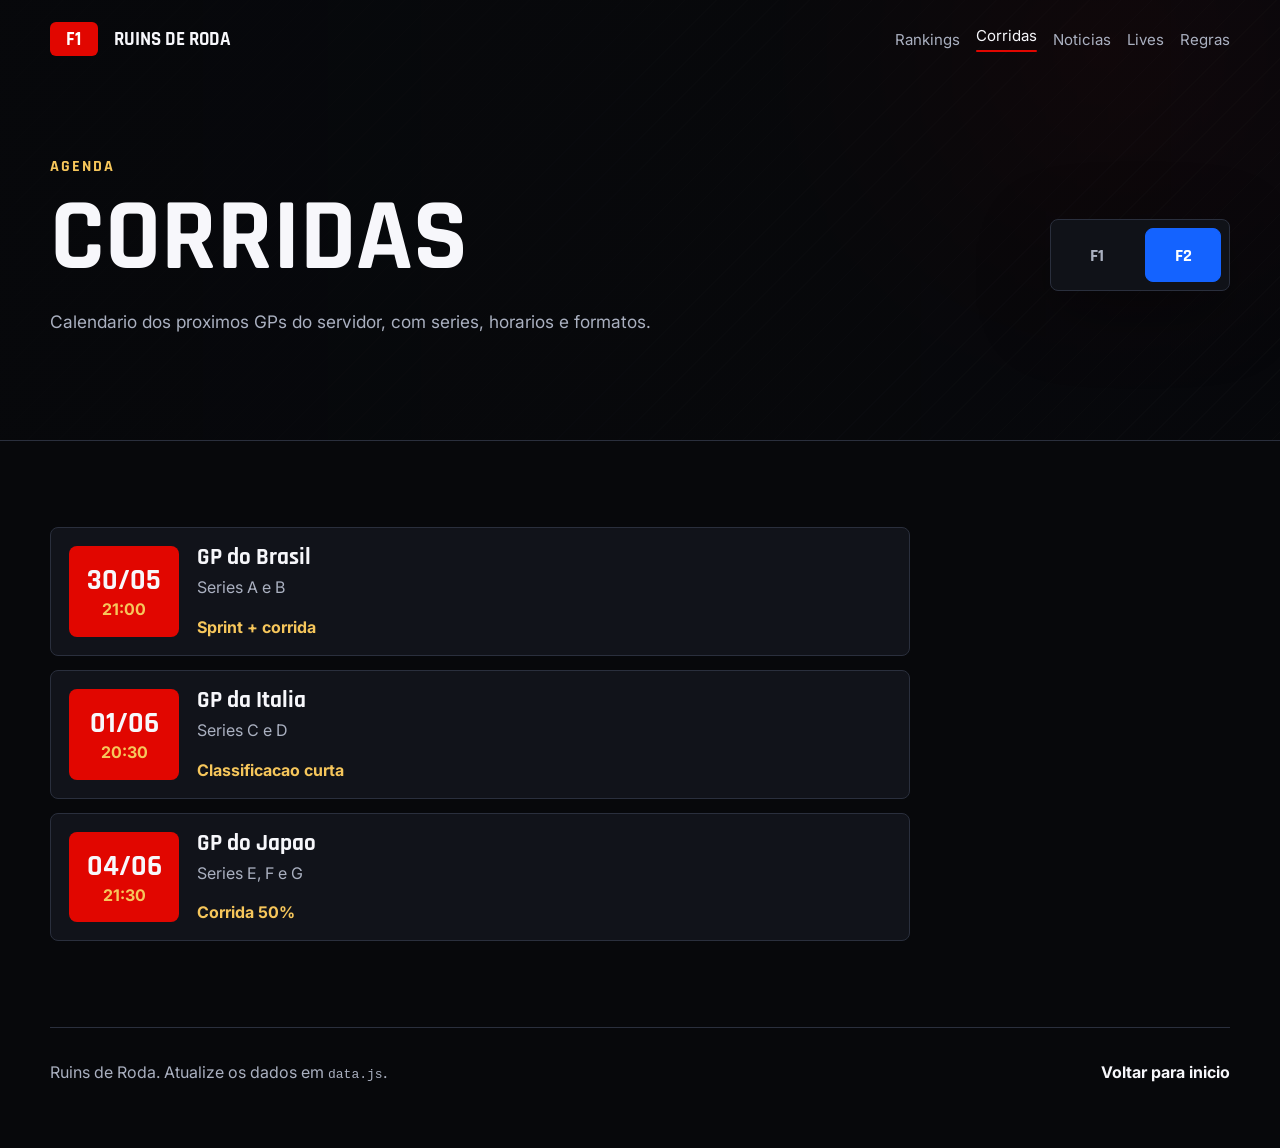
==== corridas.html @ 1c287f1d "Schedule Google Sheets snapshot updates" ====
﻿<!doctype html>
<html lang="pt-BR">
  <head>
    <meta charset="utf-8" />
    <meta name="viewport" content="width=device-width, initial-scale=1" />
    <title>Corridas | Ruins de Roda</title>
    <meta name="description" content="Proximas corridas do servidor de F1." />
    <link rel="preconnect" href="https://fonts.googleapis.com" />
    <link rel="preconnect" href="https://fonts.gstatic.com" crossorigin />
    <link href="https://fonts.googleapis.com/css2?family=Rajdhani:wght@500;600;700&family=Inter:wght@400;500;700&display=swap" rel="stylesheet" />
    <link rel="stylesheet" href="styles.css?v=10" />
  </head>
  <body data-page="corridas">
    <header class="page-hero">
      <nav class="topbar" aria-label="Navegacao principal">
        <a class="brand" href="index.html" aria-label="Ruins de Roda inicio"><span class="brand-mark">F1</span><span>Ruins de Roda</span></a>
        <div class="nav-links">
          <a href="rankings.html" data-nav="rankings">Rankings</a>
          <a href="corridas.html" data-nav="corridas">Corridas</a>
          <a href="noticias.html" data-nav="noticias">Noticias</a>
          <a href="lives.html" data-nav="lives">Lives</a>
          <a href="regras.html" data-nav="regras">Regras</a>
        </div>
      </nav>
      <div class="page-title with-switch">
        <div>
          <p class="eyebrow">Agenda</p>
          <h1>Corridas</h1>
          <p>Calendario dos proximos GPs do servidor, com series, horarios e formatos.</p>
        </div>
        <div class="championship-switch" aria-label="Categoria">
          <button type="button" data-championship="f1">F1</button>
          <button class="active" type="button" data-championship="f2">F2</button>
        </div>
      </div>
    </header>

    <main>
      <section class="section">
        <div class="race-list wide-list" id="raceList"></div>
      </section>
    </main>

    <footer>
      <p>Ruins de Roda. Atualize os dados em <code>data.js</code>.</p>
      <a href="index.html">Voltar para inicio</a>
    </footer>

    <script src="data.js?v=12"></script>
    <script src="sheet-data.js?v=12"></script>
    <script src="app.js?v=12"></script>
  </body>
</html>
---- styles.css ----
:root {
  color-scheme: dark;
  --bg: #07080b;
  --panel: #11131a;
  --panel-soft: #171a23;
  --text: #f7f7fb;
  --muted: #aab0c0;
  --line: #2a2f3d;
  --red: #e10600;
  --red-dark: #990400;
  --blue: #1463ff;
  --blue-dark: #0b3fb7;
  --gold: #f6c65b;
  --radius: 8px;
  --shadow: 0 20px 70px rgba(0, 0, 0, 0.35);
}

* {
  box-sizing: border-box;
}

html {
  scroll-behavior: smooth;
}

body {
  margin: 0;
  background: var(--bg);
  color: var(--text);
  font-family: Inter, system-ui, sans-serif;
}

a {
  color: inherit;
  text-decoration: none;
}

.hero {
  min-height: 92vh;
  display: grid;
  grid-template-rows: auto 1fr auto;
  background:
    linear-gradient(90deg, rgba(7, 8, 11, 0.98), rgba(7, 8, 11, 0.72)),
    radial-gradient(circle at 80% 20%, rgba(225, 6, 0, 0.34), transparent 32%),
    repeating-linear-gradient(135deg, rgba(255, 255, 255, 0.08) 0 1px, transparent 1px 22px);
}

.page-hero {
  background:
    linear-gradient(90deg, rgba(7, 8, 11, 0.98), rgba(7, 8, 11, 0.82)),
    radial-gradient(circle at 86% 12%, rgba(225, 6, 0, 0.26), transparent 30%),
    repeating-linear-gradient(135deg, rgba(255, 255, 255, 0.07) 0 1px, transparent 1px 22px);
  border-bottom: 1px solid var(--line);
}

.topbar {
  width: min(1180px, calc(100% - 32px));
  margin: 0 auto;
  padding: 22px 0;
  display: flex;
  align-items: center;
  justify-content: space-between;
  gap: 24px;
}

.brand,
.nav-links {
  display: flex;
  align-items: center;
  gap: 16px;
}

.brand {
  font-family: Rajdhani, sans-serif;
  font-size: 1.2rem;
  font-weight: 700;
  text-transform: uppercase;
}

.brand-mark {
  width: 48px;
  height: 34px;
  display: grid;
  place-items: center;
  border-radius: 6px;
  background: var(--red);
  color: #fff;
  letter-spacing: 0.04em;
}

.nav-links {
  color: var(--muted);
  font-size: 0.94rem;
}

.nav-links a:hover {
  color: var(--text);
}

.nav-links a.active {
  color: var(--text);
}

.nav-links a.active::after {
  content: "";
  display: block;
  height: 2px;
  margin-top: 5px;
  border-radius: 999px;
  background: var(--red);
}

.hero-content {
  width: min(1180px, calc(100% - 32px));
  margin: auto;
  padding: 80px 0;
}

.page-title {
  width: min(1180px, calc(100% - 32px));
  margin: 0 auto;
  padding: 78px 0 86px;
}

.with-switch {
  display: flex;
  align-items: center;
  justify-content: space-between;
  gap: 28px;
}

.with-discord {
  display: grid;
  grid-template-columns: minmax(0, 1fr) minmax(280px, 380px);
  gap: 44px;
  align-items: center;
}

.discord-card {
  display: block;
  border: 1px solid var(--line);
  border-radius: var(--radius);
  background:
    linear-gradient(135deg, rgba(20, 99, 255, 0.28), rgba(17, 19, 26, 0.95)),
    var(--panel);
  padding: 28px;
  box-shadow: var(--shadow);
  transition:
    border-color 160ms ease,
    transform 160ms ease;
}

.discord-card:hover {
  border-color: var(--blue);
  transform: translateY(-2px);
}

.discord-card span {
  color: var(--gold);
  font-family: Rajdhani, sans-serif;
  font-weight: 700;
  letter-spacing: 0.12em;
  text-transform: uppercase;
}

.discord-card h2 {
  margin: 18px 0 10px;
  font-size: 2.4rem;
  text-transform: uppercase;
}

.discord-card p {
  margin-bottom: 22px;
  color: var(--muted);
  line-height: 1.6;
}

.discord-card strong {
  display: inline-flex;
  min-height: 44px;
  align-items: center;
  border-radius: var(--radius);
  background: var(--blue);
  color: #fff;
  padding: 0 18px;
}

.championship-switch {
  display: inline-flex;
  flex: 0 0 auto;
  gap: 10px;
  padding: 8px;
  border: 1px solid var(--line);
  border-radius: var(--radius);
  background: rgba(17, 19, 26, 0.9);
  box-shadow: var(--shadow);
}

.championship-switch button {
  min-width: 76px;
  min-height: 54px;
  border: 1px solid transparent;
  border-radius: var(--radius);
  background: transparent;
  color: var(--muted);
  cursor: pointer;
  font: 700 1.15rem Rajdhani, sans-serif;
  padding: 12px 24px;
}

.championship-switch button[data-championship="f1"].active {
  border-color: var(--red);
  background: var(--red);
  color: #fff;
}

.championship-switch button[data-championship="f2"].active {
  border-color: var(--blue);
  background: var(--blue);
  color: #fff;
}

.eyebrow {
  margin: 0 0 10px;
  color: var(--gold);
  font-family: Rajdhani, sans-serif;
  font-weight: 700;
  letter-spacing: 0.12em;
  text-transform: uppercase;
}

h1,
h2,
h3,
p {
  margin-top: 0;
}

h1,
h2,
h3 {
  font-family: Rajdhani, sans-serif;
  line-height: 1;
}

h1 {
  max-width: 780px;
  margin-bottom: 18px;
  font-size: clamp(3.2rem, 8vw, 7.2rem);
  text-transform: uppercase;
}

.hero-content > p:not(.eyebrow) {
  max-width: 650px;
  color: var(--muted);
  font-size: 1.12rem;
  line-height: 1.7;
}

.hero-content.with-switch p:not(.eyebrow),
.page-title.with-switch p:not(.eyebrow) {
  max-width: 650px;
  color: var(--muted);
  font-size: 1.08rem;
  line-height: 1.7;
}

.page-title > p:not(.eyebrow) {
  max-width: 650px;
  color: var(--muted);
  font-size: 1.08rem;
  line-height: 1.7;
}

.hero-actions {
  display: flex;
  flex-wrap: wrap;
  gap: 12px;
  margin-top: 30px;
}

.button {
  display: inline-flex;
  align-items: center;
  min-height: 46px;
  padding: 0 20px;
  border-radius: var(--radius);
  font-weight: 700;
}

.button.primary {
  background: var(--red);
}

.button.secondary {
  border: 1px solid var(--line);
  color: var(--text);
}

.stats-strip {
  width: min(1180px, calc(100% - 32px));
  margin: 0 auto 28px;
  display: grid;
  grid-template-columns: repeat(3, 1fr);
  border: 1px solid var(--line);
  border-radius: var(--radius);
  background: rgba(17, 19, 26, 0.9);
  box-shadow: var(--shadow);
}

.stats-strip div {
  padding: 22px;
  border-right: 1px solid var(--line);
}

.stats-strip div:last-child {
  border-right: 0;
}

.stats-strip strong {
  display: block;
  font-family: Rajdhani, sans-serif;
  font-size: 2.2rem;
}

.stats-strip span {
  color: var(--muted);
}

.section {
  width: min(1180px, calc(100% - 32px));
  margin: 0 auto;
  padding: 86px 0;
}

.section-heading {
  max-width: 680px;
  margin-bottom: 28px;
}

.section-heading h2 {
  margin-bottom: 10px;
  font-size: clamp(2.1rem, 4vw, 3.6rem);
  text-transform: uppercase;
}

.section-heading p:last-child {
  color: var(--muted);
  line-height: 1.6;
}

.ranking-toolbar {
  display: flex;
  flex-wrap: wrap;
  align-items: center;
  justify-content: space-between;
  gap: 10px;
  margin-bottom: 18px;
}

.series-tabs {
  display: flex;
  flex: 1 1 620px;
  flex-wrap: wrap;
  gap: 10px;
}

.series-tabs button,
.ranking-mode button {
  border: 1px solid var(--line);
  border-radius: var(--radius);
  background: var(--panel);
  color: var(--muted);
  cursor: pointer;
  font: 700 1rem Rajdhani, sans-serif;
  padding: 10px 16px;
}

.series-tabs button.active,
.ranking-mode button.active {
  border-color: var(--red);
  background: var(--red);
  color: #fff;
}

.ranking-mode {
  display: flex;
  flex: 0 0 auto;
  gap: 8px;
  padding: 6px;
  border: 1px solid var(--line);
  border-radius: var(--radius);
  background: var(--panel-soft);
}

.ranking-shell,
.live-panel {
  border: 1px solid var(--line);
  border-radius: var(--radius);
  background: var(--panel);
  overflow: hidden;
  box-shadow: var(--shadow);
}

.ranking-header {
  display: flex;
  justify-content: space-between;
  gap: 16px;
  padding: 20px;
  border-bottom: 1px solid var(--line);
}

.ranking-header h3 {
  margin: 0;
  font-size: 1.8rem;
}

.ranking-header p {
  margin: 0;
  color: var(--muted);
}

.table-wrap {
  overflow-x: auto;
}

table {
  width: 100%;
  border-collapse: collapse;
  min-width: 700px;
}

th,
td {
  padding: 16px 20px;
  border-bottom: 1px solid var(--line);
  text-align: left;
}

th {
  color: var(--muted);
  font-size: 0.78rem;
  text-transform: uppercase;
}

.empty-table {
  padding: 34px 20px;
  color: var(--muted);
  text-align: center;
}

tr:last-child td {
  border-bottom: 0;
}

.position {
  display: inline-grid;
  width: 30px;
  height: 30px;
  place-items: center;
  border-radius: 50%;
  background: var(--panel-soft);
  color: var(--gold);
  font-weight: 700;
}

.split {
  display: grid;
  grid-template-columns: 0.85fr 1.15fr;
  gap: 32px;
  align-items: start;
}

.race-list,
.news-grid,
.rules-grid,
.live-list,
.overview-grid {
  display: grid;
  gap: 14px;
}

.news-grid,
.rules-grid,
.overview-grid {
  grid-template-columns: repeat(3, 1fr);
}

.rules-grid {
  grid-template-columns: 1fr;
}

.race-card,
.news-card,
.rule-card,
.live-list article,
.overview-card,
.empty-card {
  border: 1px solid var(--line);
  border-radius: var(--radius);
  background: var(--panel);
}

.empty-card {
  padding: 22px;
  color: var(--muted);
  line-height: 1.6;
}

.overview-card {
  min-height: 210px;
  padding: 22px;
  transition:
    border-color 160ms ease,
    transform 160ms ease;
}

.overview-card:hover {
  border-color: var(--red);
  transform: translateY(-2px);
}

.overview-card span {
  color: var(--gold);
  font-weight: 700;
}

.overview-card h3 {
  margin: 18px 0 8px;
  font-size: 1.8rem;
}

.overview-card p {
  color: var(--muted);
  line-height: 1.6;
}

.race-card {
  display: grid;
  grid-template-columns: 110px 1fr;
  gap: 18px;
  padding: 18px;
}

.wide-list {
  max-width: 860px;
}

.race-date {
  border-radius: var(--radius);
  background: var(--red);
  padding: 16px;
  text-align: center;
}

.race-date strong {
  display: block;
  font-family: Rajdhani, sans-serif;
  font-size: 1.8rem;
}

.race-card h3,
.news-card h3,
.rule-card h3,
.live-list h3 {
  margin-bottom: 6px;
  font-size: 1.45rem;
}

.race-card p,
.news-card p,
.rule-card p,
.live-list p {
  color: var(--muted);
  line-height: 1.6;
}

.race-card span,
.live-list span,
.news-card span {
  color: var(--gold);
  font-weight: 700;
}

.news-card,
.rule-card {
  padding: 20px;
}

.rule-section {
  border: 1px solid var(--line);
  border-radius: var(--radius);
  background: var(--panel);
  overflow: hidden;
}

.rule-section h3 {
  margin: 0;
  padding: 18px 20px;
  border-bottom: 1px solid var(--line);
  font-size: 1.65rem;
}

.rule-list {
  display: grid;
}

.rule-row {
  display: grid;
  grid-template-columns: 110px 1fr;
  gap: 18px;
  padding: 16px 20px;
  border-bottom: 1px solid var(--line);
}

.rule-row:last-child {
  border-bottom: 0;
}

.rule-row strong {
  color: var(--gold);
  font-family: Rajdhani, sans-serif;
  font-size: 1.05rem;
}

.rule-row p {
  margin: 0;
  color: var(--muted);
  line-height: 1.6;
}

.live-kpis {
  display: grid;
  grid-template-columns: repeat(3, 1fr);
  border-bottom: 1px solid var(--line);
}

.live-kpis div {
  padding: 20px;
  border-right: 1px solid var(--line);
}

.live-kpis div:last-child {
  border-right: 0;
}

.live-kpis strong {
  display: block;
  font-family: Rajdhani, sans-serif;
  font-size: 2rem;
}

.live-kpis span {
  color: var(--muted);
}

.live-list {
  padding: 18px;
}

.live-list article {
  display: flex;
  align-items: center;
  justify-content: space-between;
  gap: 16px;
  padding: 16px;
  background: var(--panel-soft);
}

.live-list h3,
.live-list p {
  margin-bottom: 0;
}

footer {
  width: min(1180px, calc(100% - 32px));
  margin: 0 auto;
  padding: 34px 0 50px;
  display: flex;
  justify-content: space-between;
  gap: 16px;
  border-top: 1px solid var(--line);
  color: var(--muted);
}

footer a {
  color: var(--text);
  font-weight: 700;
}

@media (max-width: 840px) {
  .topbar,
  .split,
  .with-switch,
  .with-discord,
  footer {
    display: block;
  }

  .discord-card {
    margin-top: 28px;
  }

  .championship-switch {
    margin-top: 22px;
  }

  .nav-links {
    margin-top: 18px;
    flex-wrap: wrap;
  }

  .ranking-toolbar {
    display: block;
  }

  .series-tabs {
    margin-bottom: 12px;
  }

  .ranking-mode {
    display: inline-flex;
  }

  .stats-strip,
  .news-grid,
  .rules-grid,
  .overview-grid,
  .live-kpis {
    grid-template-columns: 1fr;
  }

  .stats-strip div,
  .live-kpis div {
    border-right: 0;
    border-bottom: 1px solid var(--line);
  }

  .race-card {
    grid-template-columns: 1fr;
  }

  .live-list article {
    align-items: flex-start;
    flex-direction: column;
  }

  .rule-row {
    grid-template-columns: 1fr;
    gap: 6px;
  }

  footer a {
    display: inline-block;
    margin-top: 10px;
  }
}
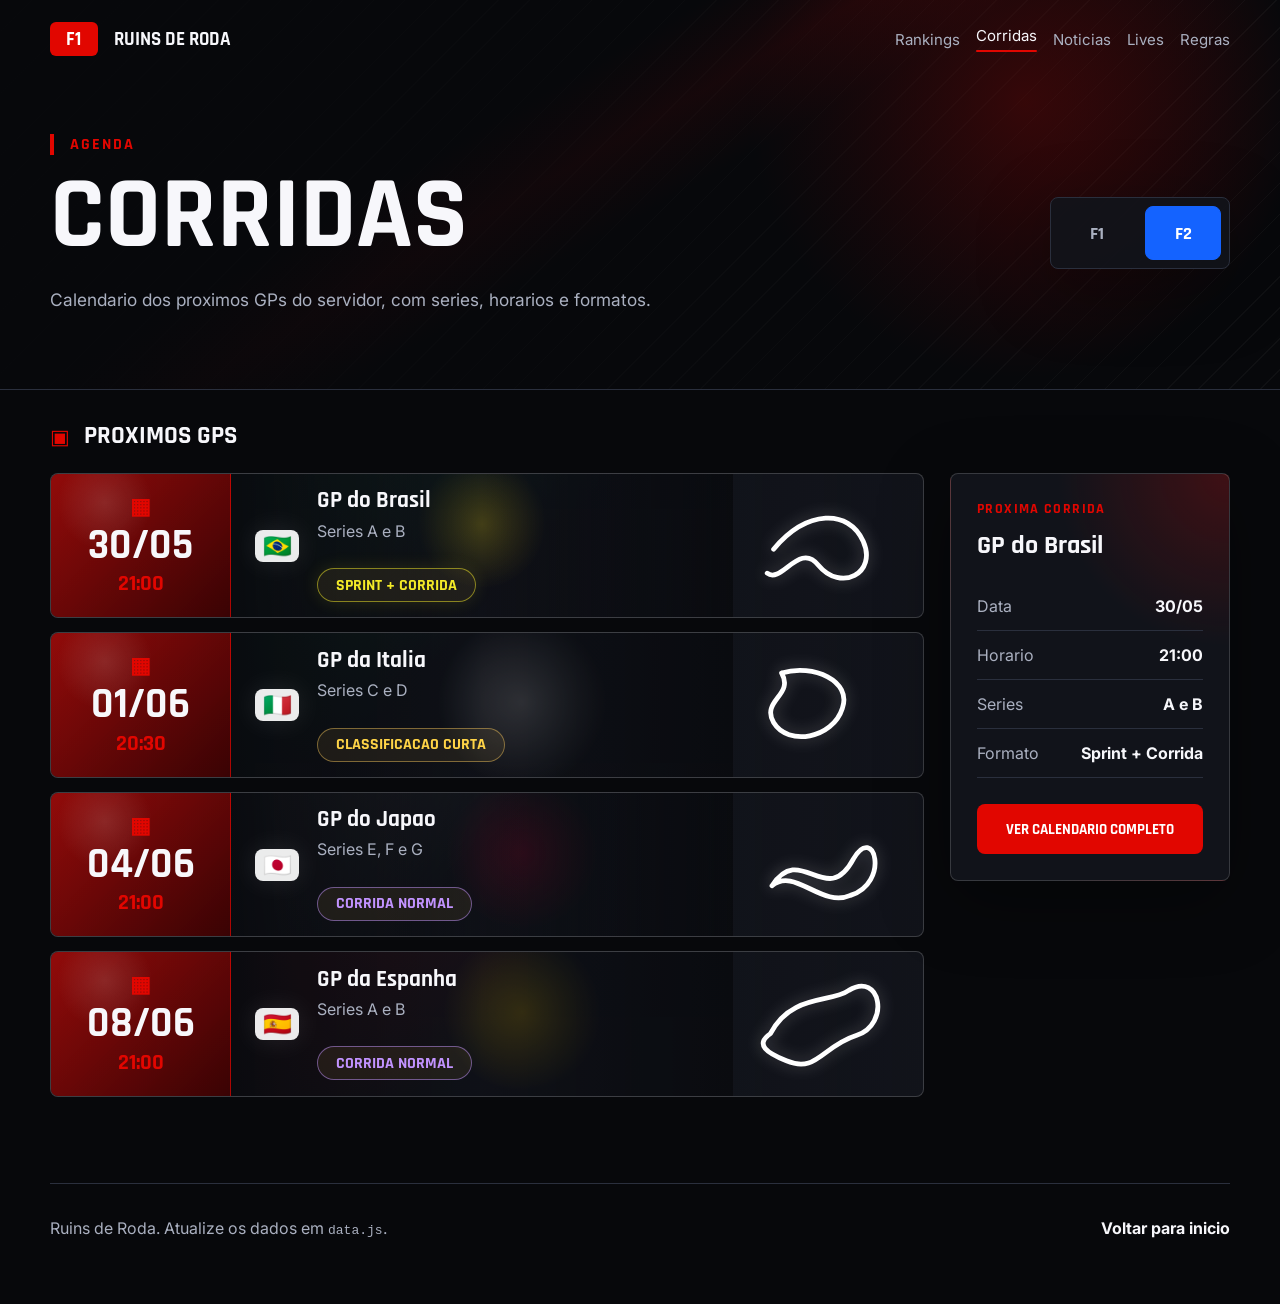
==== commit a735db17: "Redesign races page" ====
--- a/corridas.html
+++ b/corridas.html
@@ -8,10 +8,10 @@
     <link rel="preconnect" href="https://fonts.googleapis.com" />
     <link rel="preconnect" href="https://fonts.gstatic.com" crossorigin />
     <link href="https://fonts.googleapis.com/css2?family=Rajdhani:wght@500;600;700&family=Inter:wght@400;500;700&display=swap" rel="stylesheet" />
-    <link rel="stylesheet" href="styles.css?v=10" />
+    <link rel="stylesheet" href="styles.css?v=16" />
   </head>
   <body data-page="corridas">
-    <header class="page-hero">
+    <header class="page-hero race-hero">
       <nav class="topbar" aria-label="Navegacao principal">
         <a class="brand" href="index.html" aria-label="Ruins de Roda inicio"><span class="brand-mark">F1</span><span>Ruins de Roda</span></a>
         <div class="nav-links">
@@ -36,8 +36,15 @@
     </header>
 
     <main>
-      <section class="section">
-        <div class="race-list wide-list" id="raceList"></div>
+      <section class="section race-section">
+        <div class="race-section-title">
+          <span class="race-title-icon">▣</span>
+          <h2>Proximos GPs</h2>
+        </div>
+        <div class="race-layout">
+          <div class="race-list" id="raceList"></div>
+          <aside class="next-race-panel" id="nextRacePanel" aria-label="Proxima corrida"></aside>
+        </div>
       </section>
     </main>
 
@@ -46,8 +53,8 @@
       <a href="index.html">Voltar para inicio</a>
     </footer>
 
-    <script src="data.js?v=12"></script>
-    <script src="sheet-data.js?v=12"></script>
-    <script src="app.js?v=12"></script>
+    <script src="data.js?v=16"></script>
+    <script src="sheet-data.js?v=16"></script>
+    <script src="app.js?v=16"></script>
   </body>
 </html>
--- a/styles.css
+++ b/styles.css
@@ -437,6 +437,10 @@
   text-align: left;
 }
 
+td strong {
+  font-size: 1.08rem;
+}
+
 th {
   color: var(--muted);
   font-size: 0.78rem;
@@ -464,10 +468,105 @@
   font-weight: 700;
 }
 
+.country-cell,
+.movement-cell {
+  display: inline-flex;
+  align-items: center;
+  gap: 10px;
+}
+
+.country-flag {
+  font-size: 1.2rem;
+  line-height: 1;
+}
+
+.country-flag-img {
+  width: 22px;
+  height: auto;
+  border-radius: 2px;
+  vertical-align: middle;
+  flex-shrink: 0;
+}
+
+.movement-badge {
+  display: inline-grid;
+  width: 22px;
+  height: 22px;
+  place-items: center;
+  border-radius: 3px;
+  color: #fff;
+  font-family: Arial, sans-serif;
+  font-size: 0.66rem;
+  font-weight: 700;
+  line-height: 1;
+}
+
+.movement-badge.up {
+  background: #218c3a;
+}
+
+.movement-badge.same {
+  background: var(--blue);
+}
+
+.movement-badge.down {
+  background: #c92828;
+}
+
 .split {
   display: grid;
   grid-template-columns: 0.85fr 1.15fr;
   gap: 32px;
+  align-items: start;
+}
+
+body[data-page="corridas"] .page-hero {
+  min-height: 390px;
+  background:
+    linear-gradient(90deg, rgba(7, 8, 11, 0.98) 0%, rgba(7, 8, 11, 0.78) 42%, rgba(7, 8, 11, 0.34) 100%),
+    radial-gradient(circle at 80% 26%, rgba(225, 6, 0, 0.42), transparent 26%),
+    linear-gradient(150deg, transparent 36%, rgba(225, 6, 0, 0.22) 44%, transparent 52%),
+    repeating-linear-gradient(135deg, rgba(255, 255, 255, 0.05) 0 1px, transparent 1px 22px),
+    #07080b;
+}
+
+body[data-page="corridas"] .page-title {
+  padding-top: 56px;
+  padding-bottom: 56px;
+}
+
+body[data-page="corridas"] .eyebrow {
+  color: var(--red);
+  border-left: 4px solid var(--red);
+  padding-left: 16px;
+}
+
+.race-section {
+  padding-top: 34px;
+}
+
+.race-section-title {
+  display: flex;
+  align-items: center;
+  gap: 14px;
+  margin-bottom: 24px;
+}
+
+.race-section-title h2 {
+  margin: 0;
+  font-size: 1.55rem;
+  text-transform: uppercase;
+}
+
+.race-title-icon {
+  color: var(--red);
+  font-size: 1.3rem;
+}
+
+.race-layout {
+  display: grid;
+  grid-template-columns: minmax(0, 1fr) 280px;
+  gap: 26px;
   align-items: start;
 }
 
@@ -537,26 +636,107 @@
 
 .race-card {
   display: grid;
-  grid-template-columns: 110px 1fr;
-  gap: 18px;
-  padding: 18px;
-}
-
-.wide-list {
-  max-width: 860px;
+  position: relative;
+  min-height: 132px;
+  grid-template-columns: 180px 1fr 190px;
+  gap: 24px;
+  align-items: center;
+  overflow: hidden;
+  border-color: rgba(255, 255, 255, 0.18);
+  background:
+    linear-gradient(90deg, rgba(17, 19, 26, 0.98), rgba(17, 19, 26, 0.72) 52%, rgba(17, 19, 26, 0.96)),
+    var(--panel);
+  padding: 0;
+}
+
+.race-card::before {
+  content: "";
+  position: absolute;
+  inset: 0 190px 0 180px;
+  opacity: 0.72;
+  background:
+    linear-gradient(90deg, rgba(7, 8, 11, 0.96), rgba(7, 8, 11, 0.3), rgba(7, 8, 11, 0.92)),
+    radial-gradient(circle at 52% 40%, rgba(255, 255, 255, 0.22), transparent 24%),
+    linear-gradient(135deg, rgba(255, 255, 255, 0.08), transparent 48%);
+  pointer-events: none;
+}
+
+.race-visual-brazil::before {
+  background:
+    linear-gradient(90deg, rgba(7, 8, 11, 0.96), rgba(7, 8, 11, 0.28), rgba(7, 8, 11, 0.92)),
+    radial-gradient(circle at 50% 35%, rgba(251, 220, 24, 0.42), transparent 24%),
+    linear-gradient(145deg, rgba(16, 123, 69, 0.25), transparent 56%);
+}
+
+.race-visual-italy::before {
+  background:
+    linear-gradient(90deg, rgba(7, 8, 11, 0.96), rgba(7, 8, 11, 0.24), rgba(7, 8, 11, 0.92)),
+    linear-gradient(135deg, rgba(0, 146, 70, 0.24), transparent 36%),
+    radial-gradient(circle at 58% 48%, rgba(255, 255, 255, 0.28), transparent 28%);
+}
+
+.race-visual-japan::before {
+  background:
+    linear-gradient(90deg, rgba(7, 8, 11, 0.96), rgba(7, 8, 11, 0.24), rgba(7, 8, 11, 0.92)),
+    radial-gradient(circle at 58% 42%, rgba(188, 0, 45, 0.35), transparent 25%),
+    linear-gradient(135deg, rgba(255, 255, 255, 0.12), transparent 48%);
+}
+
+.race-visual-spain::before {
+  background:
+    linear-gradient(90deg, rgba(7, 8, 11, 0.96), rgba(7, 8, 11, 0.24), rgba(7, 8, 11, 0.92)),
+    radial-gradient(circle at 58% 42%, rgba(255, 204, 0, 0.32), transparent 26%),
+    linear-gradient(135deg, rgba(198, 11, 30, 0.28), transparent 52%);
 }
 
 .race-date {
-  border-radius: var(--radius);
-  background: var(--red);
-  padding: 16px;
+  height: 100%;
+  display: grid;
+  place-content: center;
+  gap: 6px;
+  border-right: 1px solid rgba(225, 6, 0, 0.55);
+  border-radius: 0;
+  background:
+    radial-gradient(circle at 30% 20%, rgba(255, 255, 255, 0.12), transparent 28%),
+    linear-gradient(135deg, rgba(225, 6, 0, 0.62), rgba(64, 0, 0, 0.86));
+  padding: 20px;
   text-align: center;
 }
 
 .race-date strong {
   display: block;
   font-family: Rajdhani, sans-serif;
-  font-size: 1.8rem;
+  font-size: 2.6rem;
+  line-height: 0.9;
+}
+
+.race-date span {
+  color: var(--red);
+  font: 700 1.35rem Rajdhani, sans-serif;
+}
+
+.race-date-icon {
+  color: #fff;
+  font-size: 1.2rem;
+}
+
+.race-card-main {
+  position: relative;
+  z-index: 1;
+  display: flex;
+  align-items: center;
+  gap: 18px;
+}
+
+.race-flag {
+  display: grid;
+  width: 44px;
+  height: 32px;
+  place-items: center;
+  border-radius: 8px;
+  background: rgba(255, 255, 255, 0.92);
+  font-size: 1.45rem;
+  box-shadow: 0 0 28px rgba(255, 255, 255, 0.1);
 }
 
 .race-card h3,
@@ -575,11 +755,116 @@
   line-height: 1.6;
 }
 
-.race-card span,
+.race-card .race-format,
 .live-list span,
 .news-card span {
   color: var(--gold);
   font-weight: 700;
+}
+
+.race-format {
+  display: inline-flex;
+  min-height: 34px;
+  align-items: center;
+  margin-top: 8px;
+  border: 1px solid rgba(246, 198, 91, 0.45);
+  border-radius: 999px;
+  background: rgba(246, 198, 91, 0.08);
+  padding: 0 18px;
+  font-family: Rajdhani, sans-serif;
+  text-transform: uppercase;
+}
+
+.race-format.sprint {
+  color: #f3ea28;
+  border-color: rgba(243, 234, 40, 0.5);
+  box-shadow: 0 0 18px rgba(243, 234, 40, 0.12);
+}
+
+.race-format.qualy {
+  color: #ffd447;
+}
+
+.race-format.normal {
+  color: #c293ff;
+  border-color: rgba(194, 147, 255, 0.5);
+}
+
+.track-map {
+  position: relative;
+  z-index: 1;
+  width: 160px;
+  height: 112px;
+  justify-self: center;
+  filter: drop-shadow(0 0 8px rgba(255, 255, 255, 0.28));
+}
+
+.track-map path {
+  fill: none;
+  stroke: #fff;
+  stroke-linecap: round;
+  stroke-linejoin: round;
+  stroke-width: 6;
+}
+
+.next-race-panel {
+  position: sticky;
+  top: 18px;
+  border: 1px solid rgba(255, 255, 255, 0.16);
+  border-radius: var(--radius);
+  background:
+    radial-gradient(circle at 100% 0%, rgba(225, 6, 0, 0.22), transparent 35%),
+    var(--panel);
+  padding: 26px;
+  box-shadow: var(--shadow);
+}
+
+.panel-kicker {
+  margin-bottom: 14px;
+  color: var(--red);
+  font: 700 0.86rem Rajdhani, sans-serif;
+  letter-spacing: 0.1em;
+  text-transform: uppercase;
+}
+
+.next-race-panel h3 {
+  margin-bottom: 24px;
+  font-size: 1.65rem;
+}
+
+.race-detail-list {
+  display: grid;
+  gap: 0;
+  margin: 0 0 26px;
+}
+
+.race-detail-list div {
+  display: flex;
+  justify-content: space-between;
+  gap: 16px;
+  padding: 14px 0;
+  border-bottom: 1px solid var(--line);
+}
+
+.race-detail-list dt {
+  color: var(--muted);
+}
+
+.race-detail-list dd {
+  margin: 0;
+  font-weight: 700;
+}
+
+.calendar-button {
+  display: flex;
+  min-height: 50px;
+  align-items: center;
+  justify-content: center;
+  border-radius: var(--radius);
+  background: var(--red);
+  color: #fff;
+  font: 700 0.95rem Rajdhani, sans-serif;
+  text-transform: uppercase;
 }
 
 .news-card,
@@ -736,11 +1021,35 @@
     border-bottom: 1px solid var(--line);
   }
 
-  .race-card {
-    grid-template-columns: 1fr;
-  }
-
-  .live-list article {
+    .race-card {
+      grid-template-columns: 1fr;
+    }
+
+    .race-layout {
+      grid-template-columns: 1fr;
+    }
+
+    .next-race-panel {
+      position: static;
+    }
+
+    .race-card::before {
+      inset: 120px 0 0;
+    }
+
+    .race-date {
+      min-height: 120px;
+    }
+
+    .race-card-main {
+      padding: 20px;
+    }
+
+    .track-map {
+      margin-bottom: 18px;
+    }
+
+    .live-list article {
     align-items: flex-start;
     flex-direction: column;
   }
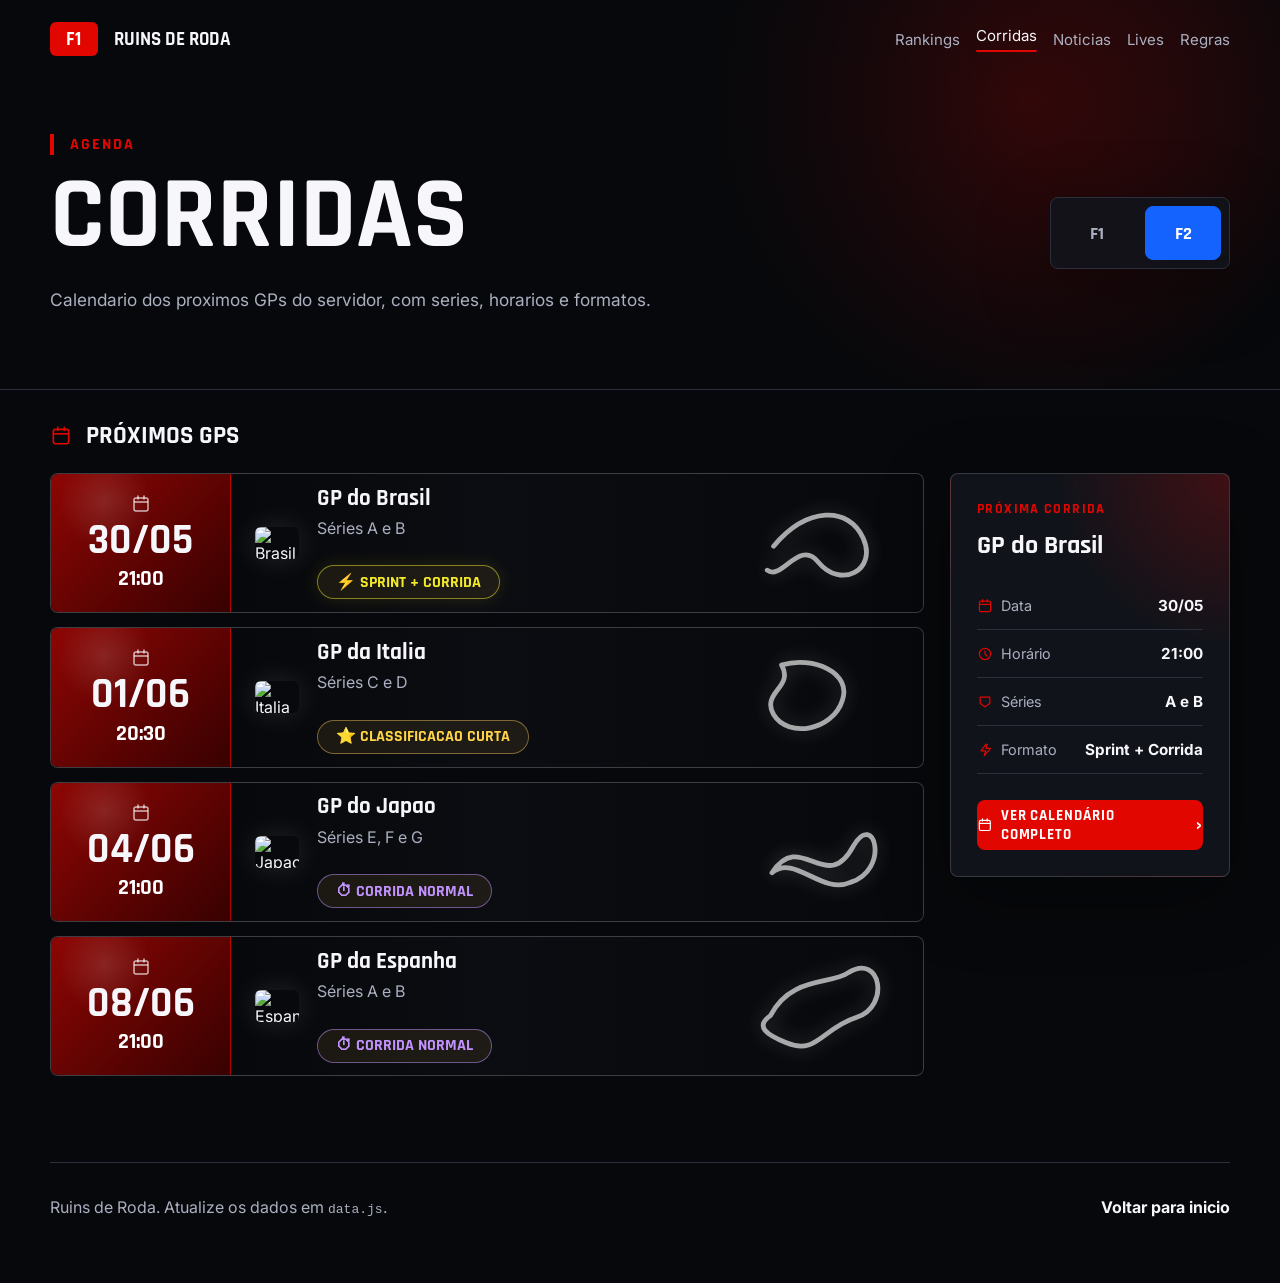
==== commit 21bd9a73: "feat: redesign pagina corridas para corresponder ao mockup - Hero com foto real de F1 car (Unsplash)" ====
--- a/corridas.html
+++ b/corridas.html
@@ -38,8 +38,12 @@
     <main>
       <section class="section race-section">
         <div class="race-section-title">
-          <span class="race-title-icon">▣</span>
-          <h2>Proximos GPs</h2>
+          <svg class="race-title-icon" viewBox="0 0 20 20" fill="none" aria-hidden="true">
+            <rect x="3" y="4" width="14" height="13" rx="2" stroke="currentColor" stroke-width="1.5"/>
+            <path d="M3 8h14" stroke="currentColor" stroke-width="1.5"/>
+            <path d="M7 2v3M13 2v3" stroke="currentColor" stroke-width="1.5" stroke-linecap="round"/>
+          </svg>
+          <h2>Próximos GPs</h2>
         </div>
         <div class="race-layout">
           <div class="race-list" id="raceList"></div>
--- a/styles.css
+++ b/styles.css
@@ -523,11 +523,9 @@
 body[data-page="corridas"] .page-hero {
   min-height: 390px;
   background:
-    linear-gradient(90deg, rgba(7, 8, 11, 0.98) 0%, rgba(7, 8, 11, 0.78) 42%, rgba(7, 8, 11, 0.34) 100%),
-    radial-gradient(circle at 80% 26%, rgba(225, 6, 0, 0.42), transparent 26%),
-    linear-gradient(150deg, transparent 36%, rgba(225, 6, 0, 0.22) 44%, transparent 52%),
-    repeating-linear-gradient(135deg, rgba(255, 255, 255, 0.05) 0 1px, transparent 1px 22px),
-    #07080b;
+    linear-gradient(90deg, rgba(7, 8, 11, 1) 0%, rgba(7, 8, 11, 0.88) 44%, rgba(7, 8, 11, 0.22) 100%),
+    radial-gradient(circle at 80% 26%, rgba(225, 6, 0, 0.36), transparent 30%),
+    url("https://images.unsplash.com/photo-1558618666-fcd25c85cd64?w=1400&q=80") right center / cover no-repeat;
 }
 
 body[data-page="corridas"] .page-title {
@@ -559,8 +557,10 @@
 }
 
 .race-title-icon {
+  width: 22px;
+  height: 22px;
   color: var(--red);
-  font-size: 1.3rem;
+  flex-shrink: 0;
 }
 
 .race-layout {
@@ -643,54 +643,46 @@
   align-items: center;
   overflow: hidden;
   border-color: rgba(255, 255, 255, 0.18);
-  background:
-    linear-gradient(90deg, rgba(17, 19, 26, 0.98), rgba(17, 19, 26, 0.72) 52%, rgba(17, 19, 26, 0.96)),
-    var(--panel);
+  background: var(--panel) center / cover no-repeat;
   padding: 0;
 }
 
 .race-card::before {
   content: "";
   position: absolute;
-  inset: 0 190px 0 180px;
-  opacity: 0.72;
+  inset: 0;
   background:
-    linear-gradient(90deg, rgba(7, 8, 11, 0.96), rgba(7, 8, 11, 0.3), rgba(7, 8, 11, 0.92)),
-    radial-gradient(circle at 52% 40%, rgba(255, 255, 255, 0.22), transparent 24%),
-    linear-gradient(135deg, rgba(255, 255, 255, 0.08), transparent 48%);
+    linear-gradient(90deg,
+      rgba(7, 8, 11, 1) 0%,
+      rgba(7, 8, 11, 1) 180px,
+      rgba(7, 8, 11, 0.55) 50%,
+      rgba(7, 8, 11, 0.75) 72%,
+      rgba(7, 8, 11, 0.96) 100%
+    );
   pointer-events: none;
-}
-
-.race-visual-brazil::before {
-  background:
-    linear-gradient(90deg, rgba(7, 8, 11, 0.96), rgba(7, 8, 11, 0.28), rgba(7, 8, 11, 0.92)),
-    radial-gradient(circle at 50% 35%, rgba(251, 220, 24, 0.42), transparent 24%),
-    linear-gradient(145deg, rgba(16, 123, 69, 0.25), transparent 56%);
-}
-
-.race-visual-italy::before {
-  background:
-    linear-gradient(90deg, rgba(7, 8, 11, 0.96), rgba(7, 8, 11, 0.24), rgba(7, 8, 11, 0.92)),
-    linear-gradient(135deg, rgba(0, 146, 70, 0.24), transparent 36%),
-    radial-gradient(circle at 58% 48%, rgba(255, 255, 255, 0.28), transparent 28%);
-}
-
-.race-visual-japan::before {
-  background:
-    linear-gradient(90deg, rgba(7, 8, 11, 0.96), rgba(7, 8, 11, 0.24), rgba(7, 8, 11, 0.92)),
-    radial-gradient(circle at 58% 42%, rgba(188, 0, 45, 0.35), transparent 25%),
-    linear-gradient(135deg, rgba(255, 255, 255, 0.12), transparent 48%);
-}
-
-.race-visual-spain::before {
-  background:
-    linear-gradient(90deg, rgba(7, 8, 11, 0.96), rgba(7, 8, 11, 0.24), rgba(7, 8, 11, 0.92)),
-    radial-gradient(circle at 58% 42%, rgba(255, 204, 0, 0.32), transparent 26%),
-    linear-gradient(135deg, rgba(198, 11, 30, 0.28), transparent 52%);
+  z-index: 0;
+}
+
+.race-visual-brazil {
+  background-image: url("https://images.unsplash.com/photo-1568605117036-5fe5e7bab0b7?w=900&q=80");
+}
+
+.race-visual-italy {
+  background-image: url("https://images.unsplash.com/photo-1571816119607-3b2da41736f7?w=900&q=80");
+}
+
+.race-visual-japan {
+  background-image: url("https://images.unsplash.com/photo-1547744231-9b5b82b39c74?w=900&q=80");
+}
+
+.race-visual-spain {
+  background-image: url("https://images.unsplash.com/photo-1541447271487-09612b3f49f7?w=900&q=80");
 }
 
 .race-date {
   height: 100%;
+  position: relative;
+  z-index: 1;
   display: grid;
   place-content: center;
   gap: 6px;
@@ -711,13 +703,16 @@
 }
 
 .race-date span {
-  color: var(--red);
+  color: #fff;
   font: 700 1.35rem Rajdhani, sans-serif;
 }
 
 .race-date-icon {
-  color: #fff;
-  font-size: 1.2rem;
+  width: 20px;
+  height: 20px;
+  color: rgba(255, 255, 255, 0.7);
+  margin: 0 auto 2px;
+  display: block;
 }
 
 .race-card-main {
@@ -737,6 +732,17 @@
   background: rgba(255, 255, 255, 0.92);
   font-size: 1.45rem;
   box-shadow: 0 0 28px rgba(255, 255, 255, 0.1);
+  overflow: hidden;
+}
+
+.race-flag-img {
+  width: 44px;
+  height: 32px;
+  object-fit: cover;
+  border-radius: 6px;
+  display: block;
+  box-shadow: 0 0 28px rgba(255, 255, 255, 0.12);
+  flex-shrink: 0;
 }
 
 .race-card h3,
@@ -796,7 +802,8 @@
   width: 160px;
   height: 112px;
   justify-self: center;
-  filter: drop-shadow(0 0 8px rgba(255, 255, 255, 0.28));
+  opacity: 0.65;
+  filter: drop-shadow(0 0 10px rgba(255, 255, 255, 0.35));
 }
 
 .track-map path {
@@ -841,18 +848,31 @@
 .race-detail-list div {
   display: flex;
   justify-content: space-between;
+  align-items: center;
   gap: 16px;
   padding: 14px 0;
   border-bottom: 1px solid var(--line);
 }
 
 .race-detail-list dt {
-  color: var(--muted);
+  display: flex;
+  align-items: center;
+  gap: 8px;
+  color: var(--muted);
+  font-size: 0.9rem;
 }
 
 .race-detail-list dd {
   margin: 0;
   font-weight: 700;
+  font-size: 0.95rem;
+}
+
+.detail-icon {
+  width: 16px;
+  height: 16px;
+  flex-shrink: 0;
+  color: var(--red);
 }
 
 .calendar-button {
@@ -860,11 +880,29 @@
   min-height: 50px;
   align-items: center;
   justify-content: center;
+  gap: 8px;
   border-radius: var(--radius);
   background: var(--red);
   color: #fff;
   font: 700 0.95rem Rajdhani, sans-serif;
+  letter-spacing: 0.06em;
   text-transform: uppercase;
+  transition: background 160ms ease;
+}
+
+.calendar-button:hover {
+  background: var(--red-dark);
+}
+
+.calendar-button .btn-icon {
+  width: 16px;
+  height: 16px;
+}
+
+.calendar-button .btn-arrow {
+  font-size: 1.3rem;
+  line-height: 1;
+  margin-left: 2px;
 }
 
 .news-card,
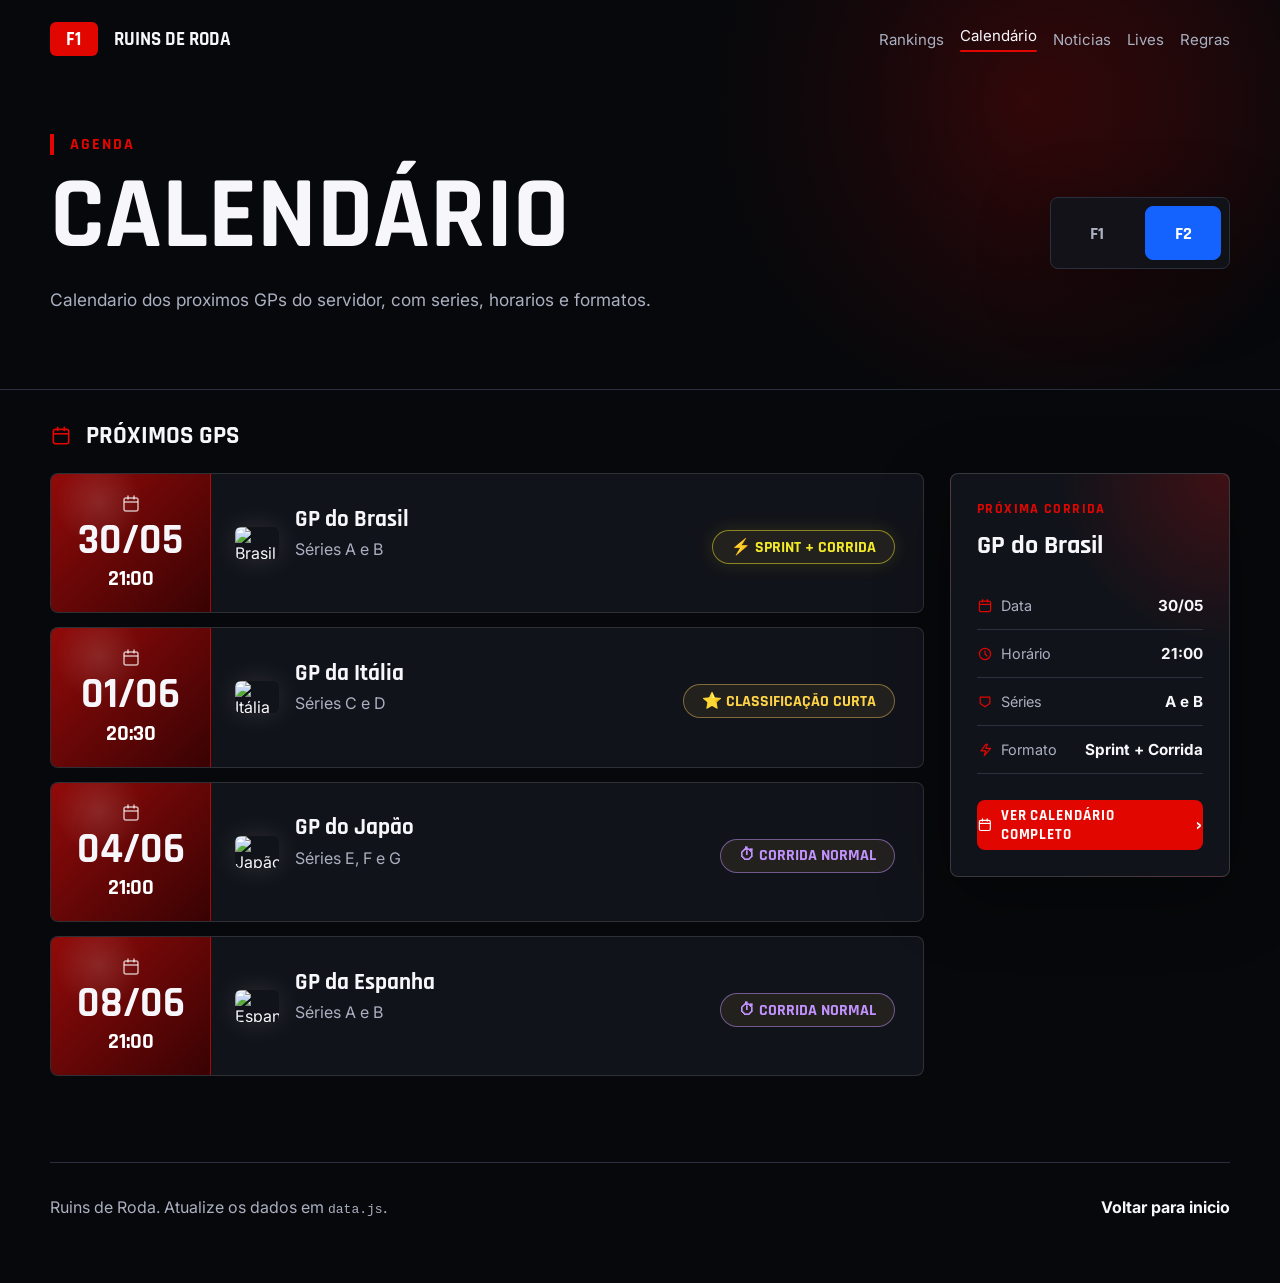
==== commit 838db47f: "feat: renomeia pagina Corridas para Calendario na navegacao" ====
--- a/corridas.html
+++ b/corridas.html
@@ -3,7 +3,7 @@
   <head>
     <meta charset="utf-8" />
     <meta name="viewport" content="width=device-width, initial-scale=1" />
-    <title>Corridas | Ruins de Roda</title>
+    <title>Calendário | Ruins de Roda</title>
     <meta name="description" content="Proximas corridas do servidor de F1." />
     <link rel="preconnect" href="https://fonts.googleapis.com" />
     <link rel="preconnect" href="https://fonts.gstatic.com" crossorigin />
@@ -16,7 +16,7 @@
         <a class="brand" href="index.html" aria-label="Ruins de Roda inicio"><span class="brand-mark">F1</span><span>Ruins de Roda</span></a>
         <div class="nav-links">
           <a href="rankings.html" data-nav="rankings">Rankings</a>
-          <a href="corridas.html" data-nav="corridas">Corridas</a>
+          <a href="corridas.html" data-nav="corridas">Calendário</a>
           <a href="noticias.html" data-nav="noticias">Noticias</a>
           <a href="lives.html" data-nav="lives">Lives</a>
           <a href="regras.html" data-nav="regras">Regras</a>
@@ -25,7 +25,7 @@
       <div class="page-title with-switch">
         <div>
           <p class="eyebrow">Agenda</p>
-          <h1>Corridas</h1>
+          <h1>Calendário</h1>
           <p>Calendario dos proximos GPs do servidor, com series, horarios e formatos.</p>
         </div>
         <div class="championship-switch" aria-label="Categoria">
--- a/styles.css
+++ b/styles.css
@@ -636,47 +636,13 @@
 
 .race-card {
   display: grid;
-  position: relative;
-  min-height: 132px;
-  grid-template-columns: 180px 1fr 190px;
-  gap: 24px;
+  grid-template-columns: 160px 1fr;
+  min-height: 120px;
   align-items: center;
   overflow: hidden;
-  border-color: rgba(255, 255, 255, 0.18);
-  background: var(--panel) center / cover no-repeat;
+  border-color: rgba(255, 255, 255, 0.12);
+  background: var(--panel);
   padding: 0;
-}
-
-.race-card::before {
-  content: "";
-  position: absolute;
-  inset: 0;
-  background:
-    linear-gradient(90deg,
-      rgba(7, 8, 11, 1) 0%,
-      rgba(7, 8, 11, 1) 180px,
-      rgba(7, 8, 11, 0.55) 50%,
-      rgba(7, 8, 11, 0.75) 72%,
-      rgba(7, 8, 11, 0.96) 100%
-    );
-  pointer-events: none;
-  z-index: 0;
-}
-
-.race-visual-brazil {
-  background-image: url("https://images.unsplash.com/photo-1568605117036-5fe5e7bab0b7?w=900&q=80");
-}
-
-.race-visual-italy {
-  background-image: url("https://images.unsplash.com/photo-1571816119607-3b2da41736f7?w=900&q=80");
-}
-
-.race-visual-japan {
-  background-image: url("https://images.unsplash.com/photo-1547744231-9b5b82b39c74?w=900&q=80");
-}
-
-.race-visual-spain {
-  background-image: url("https://images.unsplash.com/photo-1541447271487-09612b3f49f7?w=900&q=80");
 }
 
 .race-date {
@@ -720,7 +686,15 @@
   z-index: 1;
   display: flex;
   align-items: center;
+  justify-content: space-between;
   gap: 18px;
+  padding: 20px 28px 20px 24px;
+}
+
+.race-card-info {
+  display: flex;
+  align-items: center;
+  gap: 16px;
 }
 
 .race-flag {
@@ -796,23 +770,6 @@
   border-color: rgba(194, 147, 255, 0.5);
 }
 
-.track-map {
-  position: relative;
-  z-index: 1;
-  width: 160px;
-  height: 112px;
-  justify-self: center;
-  opacity: 0.65;
-  filter: drop-shadow(0 0 10px rgba(255, 255, 255, 0.35));
-}
-
-.track-map path {
-  fill: none;
-  stroke: #fff;
-  stroke-linecap: round;
-  stroke-linejoin: round;
-  stroke-width: 6;
-}
 
 .next-race-panel {
   position: sticky;
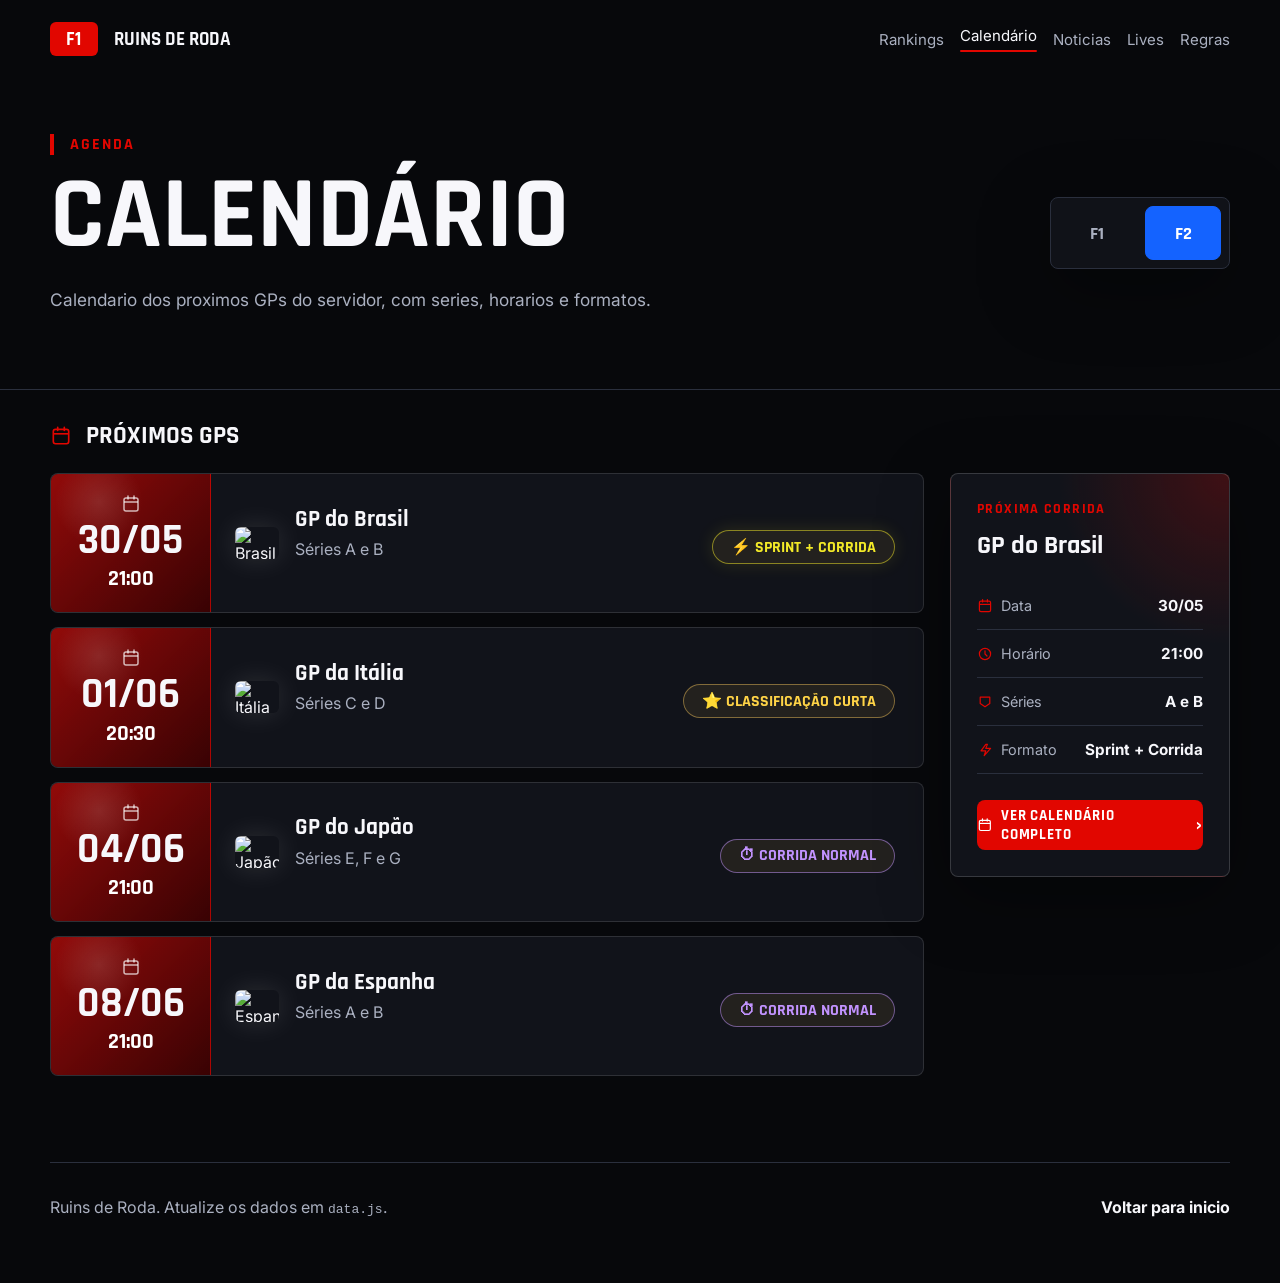
==== commit e6988679: "feat: usa imagem local como fundo do hero Calendario" ====
--- a/corridas.html
+++ b/corridas.html
@@ -8,7 +8,7 @@
     <link rel="preconnect" href="https://fonts.googleapis.com" />
     <link rel="preconnect" href="https://fonts.gstatic.com" crossorigin />
     <link href="https://fonts.googleapis.com/css2?family=Rajdhani:wght@500;600;700&family=Inter:wght@400;500;700&display=swap" rel="stylesheet" />
-    <link rel="stylesheet" href="styles.css?v=16" />
+    <link rel="stylesheet" href="styles.css?v=17" />
   </head>
   <body data-page="corridas">
     <header class="page-hero race-hero">
--- a/styles.css
+++ b/styles.css
@@ -524,8 +524,7 @@
   min-height: 390px;
   background:
     linear-gradient(90deg, rgba(7, 8, 11, 1) 0%, rgba(7, 8, 11, 0.88) 44%, rgba(7, 8, 11, 0.22) 100%),
-    radial-gradient(circle at 80% 26%, rgba(225, 6, 0, 0.36), transparent 30%),
-    url("https://images.unsplash.com/photo-1558618666-fcd25c85cd64?w=1400&q=80") right center / cover no-repeat;
+    url("assets/hero-calendario.jpg") right center / cover no-repeat;
 }
 
 body[data-page="corridas"] .page-title {
